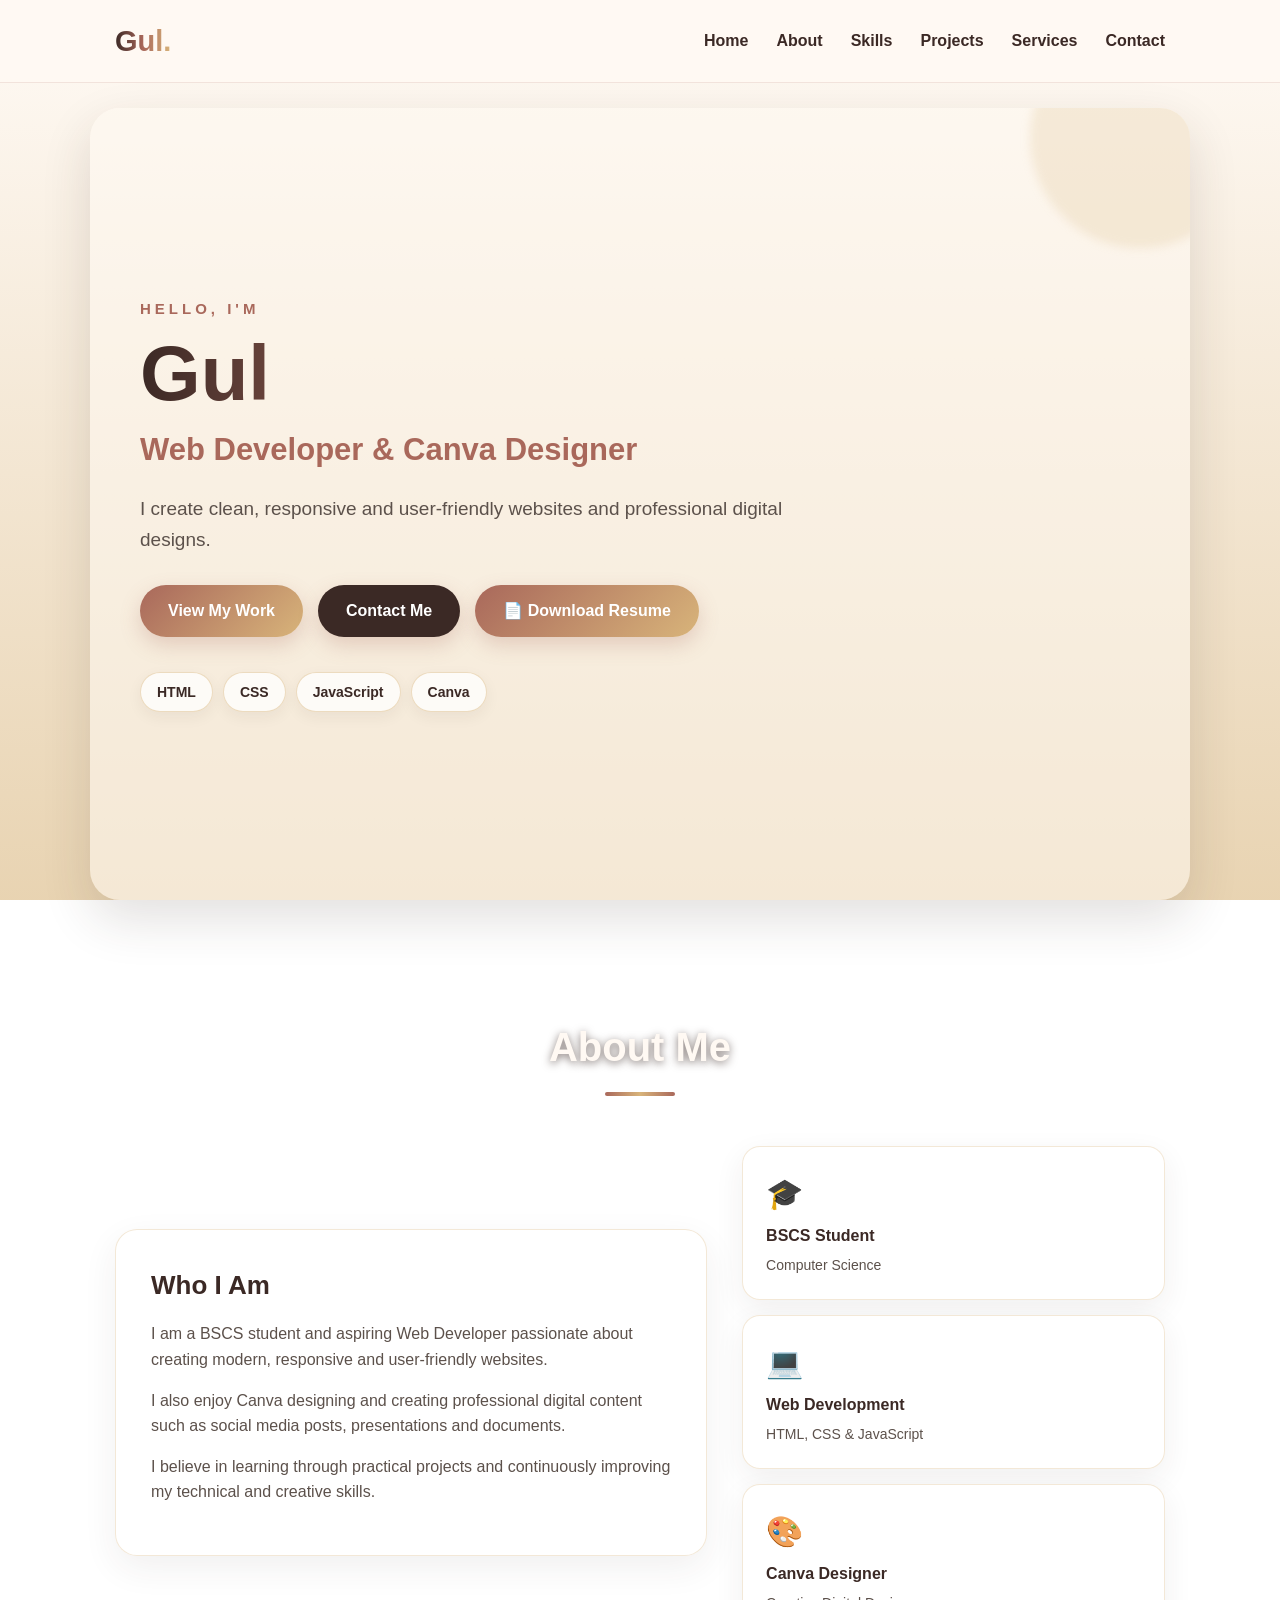
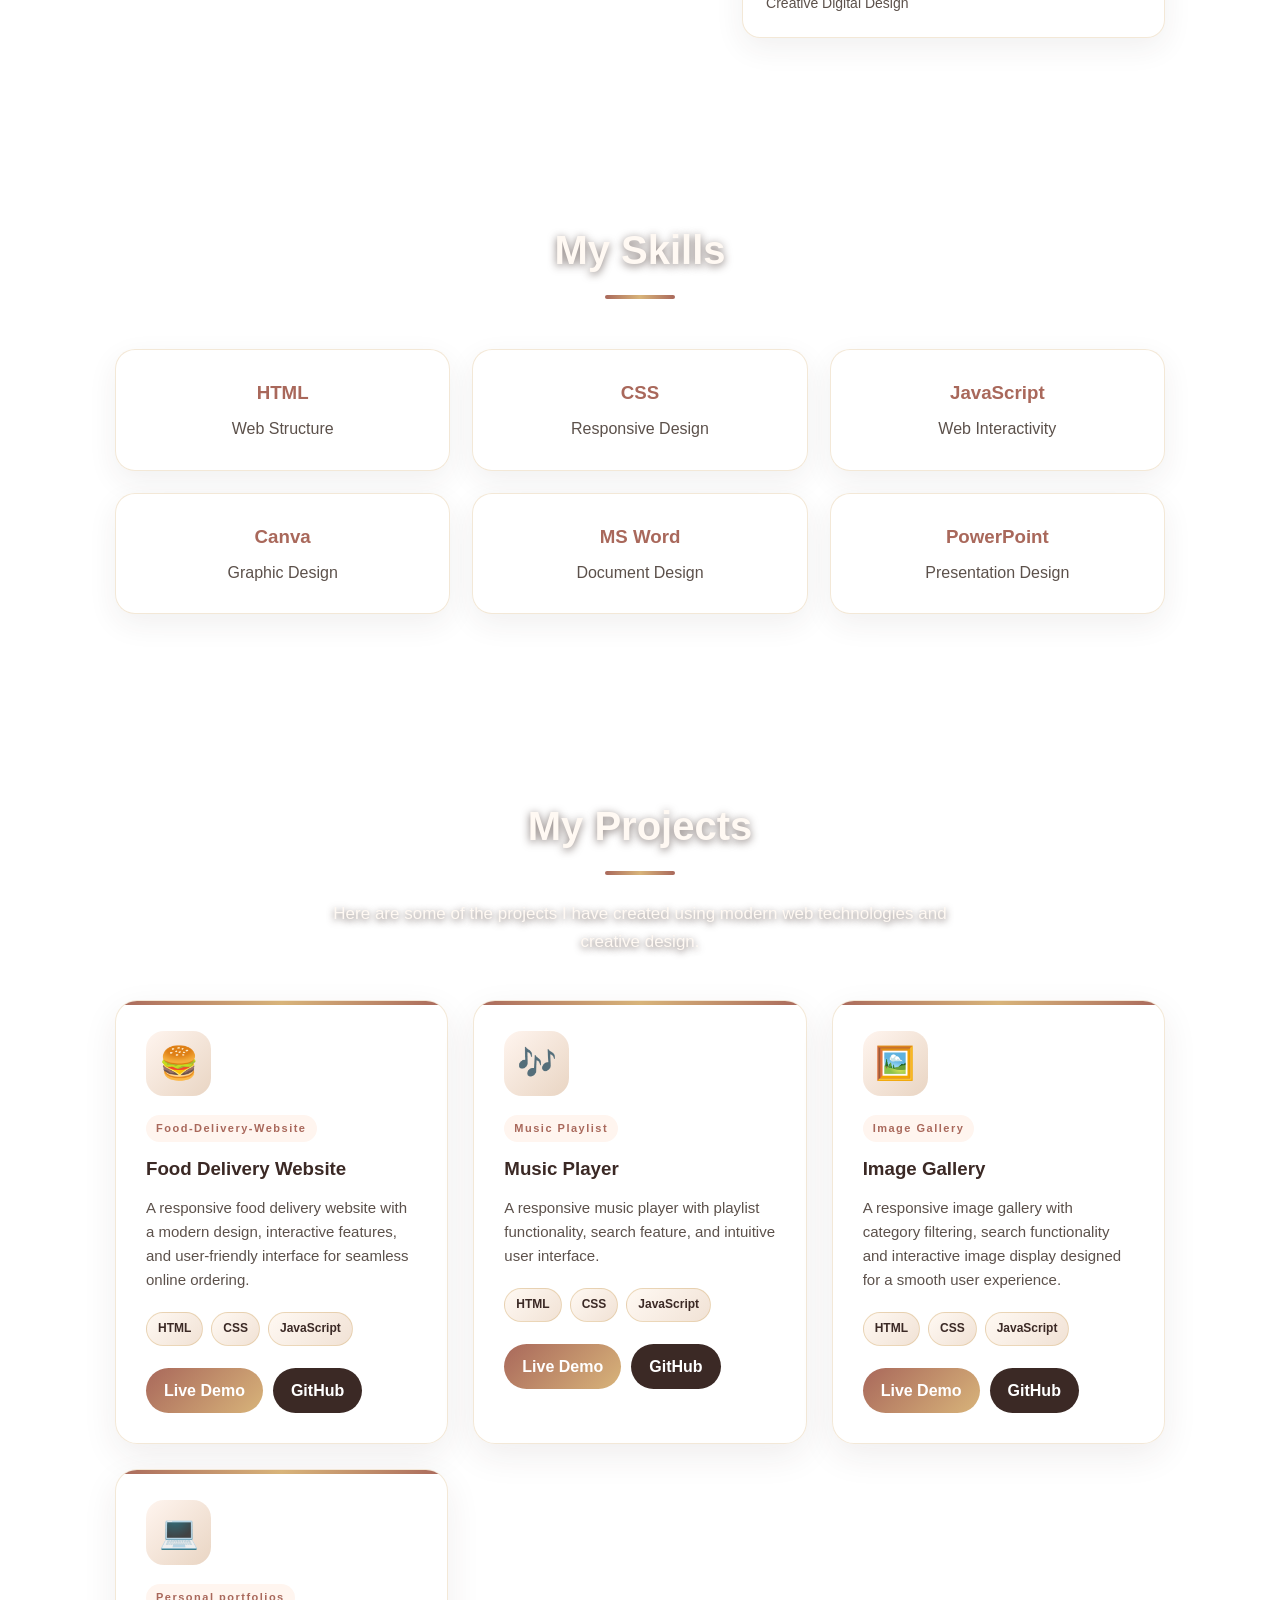
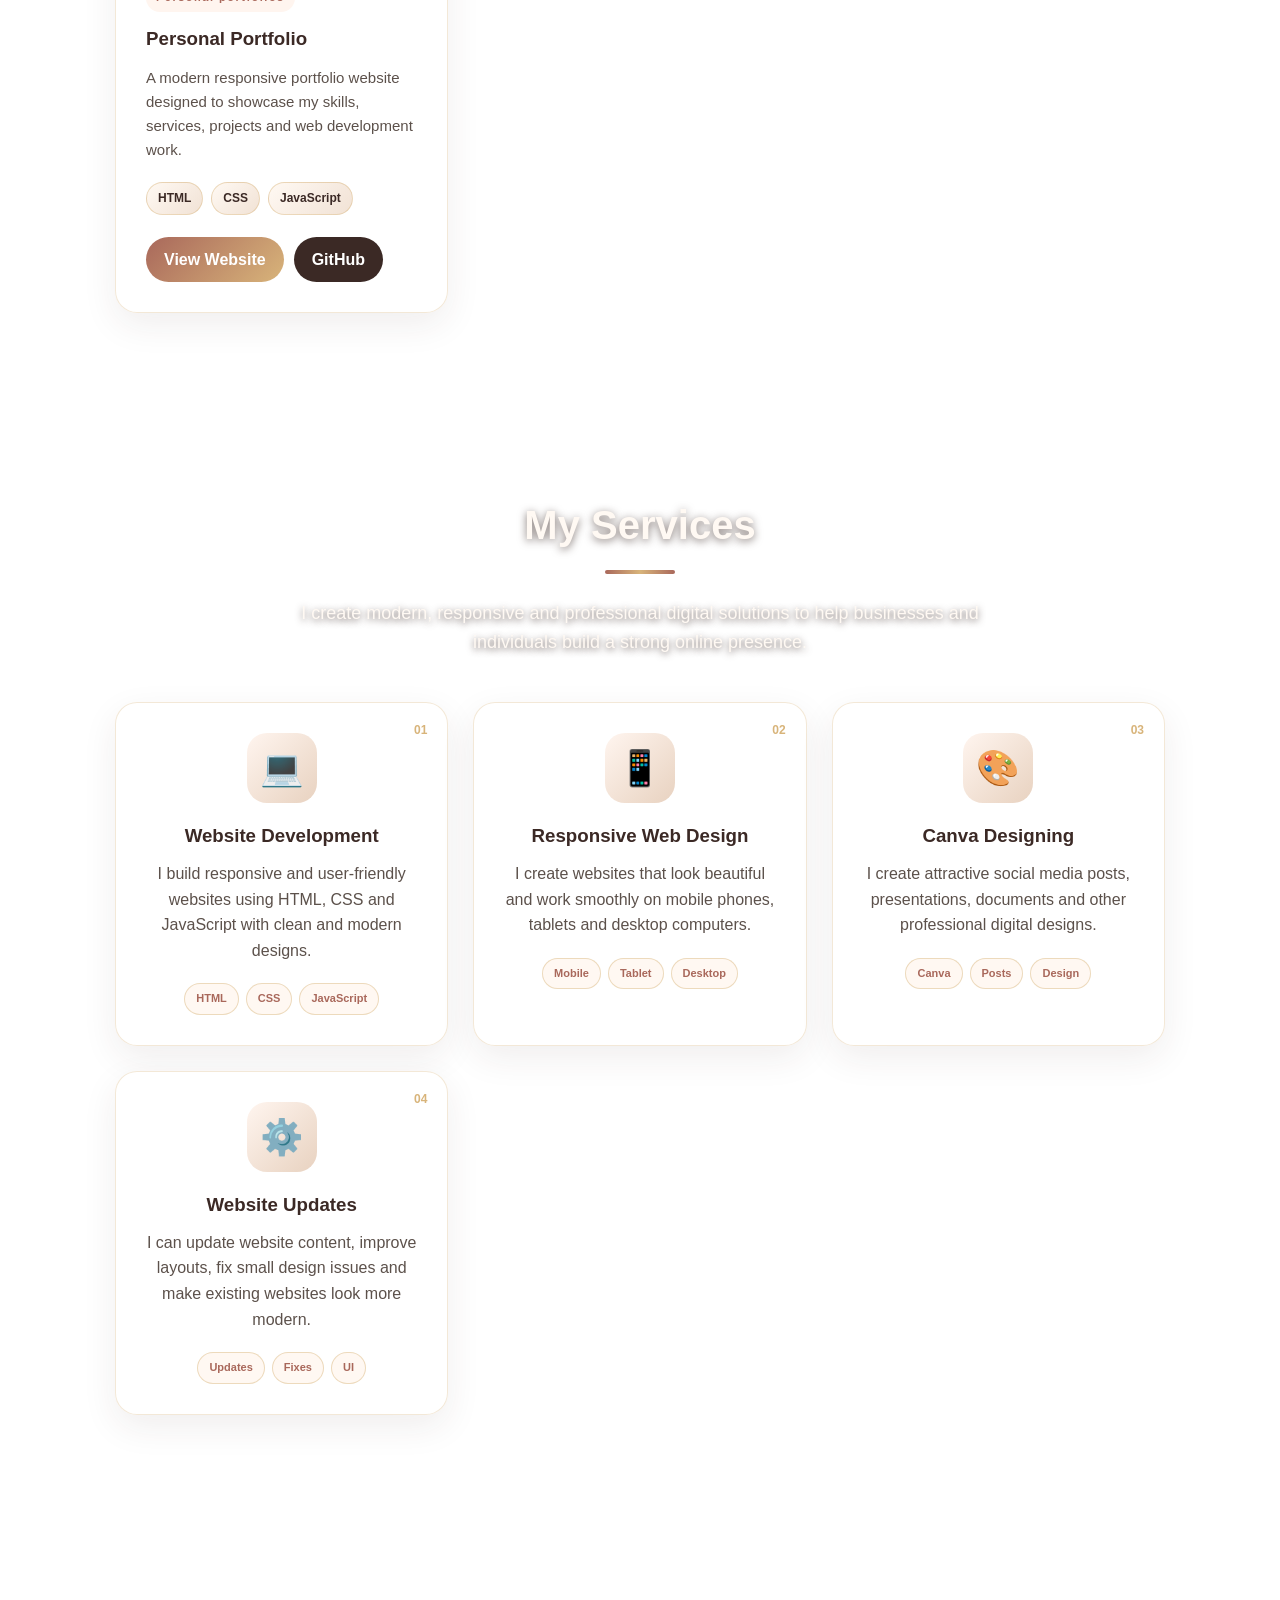
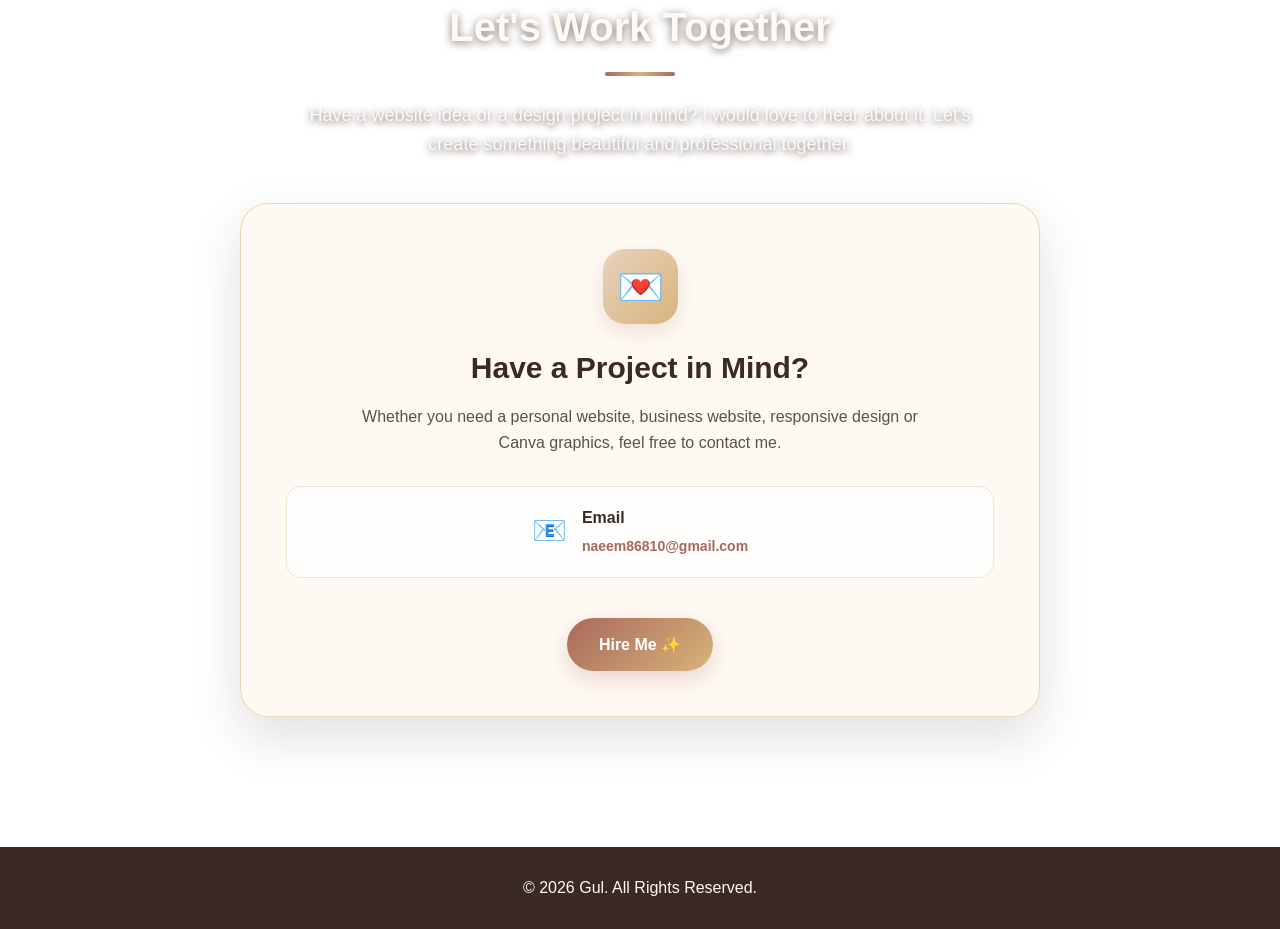
==== index.html @ 34f88484 "Initial commit: portfolio" ====
<!DOCTYPE html>
<html lang="en">
<head>
    <meta charset="UTF-8">
    <meta name="viewport" content="width=device-width, initial-scale=1.0">

    <title>Gul | Web Developer & Canva Designer</title>

    <link rel="stylesheet" href="style.css">
</head>

<body>

<!-- =========================
     NAVIGATION
========================= -->

<header>
    <nav class="navbar">

        <div class="logo">Gul.</div>

        <ul class="nav-links">
            <li><a href="#home">Home</a></li>
            <li><a href="#about">About</a></li>
            <li><a href="#skills">Skills</a></li>
            <li><a href="#projects">Projects</a></li>
            <li><a href="#services">Services</a></li>
            <li><a href="#contact">Contact</a></li>
        </ul>

    </nav>
</header>


<!-- =========================
     HOME
========================= -->

<section id="home" class="hero">

    <div class="hero-text">

        <p class="hello">HELLO, I'M</p>

        <h1>Gul</h1>

        <h2>Web Developer & Canva Designer</h2>

        <p class="hero-description">
            I create clean, responsive and user-friendly websites
            and professional digital designs.
        </p>

        <div class="buttons">

            <a href="#projects" class="btn">
                View My Work
            </a>

            <a href="#contact" class="btn secondary">
                Contact Me
            </a>

            <a href="" download class="btn resume-btn">
                📄 Download Resume
            </a>

        </div>

        <div class="hero-skills">
            <span>HTML</span>
            <span>CSS</span>
            <span>JavaScript</span>
            <span>Canva</span>
        </div>

    </div>

</section>


<!-- =========================
     ABOUT
========================= -->

<section id="about" class="section reveal">

    <h2 class="section-title">About Me</h2>

    <div class="about-box">

        <div class="about-text">

            <h3>Who I Am</h3>

            <p>
                I am a BSCS student and aspiring Web Developer
                passionate about creating modern, responsive and
                user-friendly websites.
            </p>

            <p>
                I also enjoy Canva designing and creating
                professional digital content such as social media
                posts, presentations and documents.
            </p>

            <p>
                I believe in learning through practical projects
                and continuously improving my technical and
                creative skills.
            </p>

        </div>


        <div class="about-highlights">

            <div class="highlight">
                <h3>🎓</h3>
                <h4>BSCS Student</h4>
                <p>Computer Science</p>
            </div>

            <div class="highlight">
                <h3>💻</h3>
                <h4>Web Development</h4>
                <p>HTML, CSS & JavaScript</p>
            </div>

            <div class="highlight">
                <h3>🎨</h3>
                <h4>Canva Designer</h4>
                <p>Creative Digital Design</p>
            </div>

        </div>

    </div>

</section>


<!-- =========================
     SKILLS
========================= -->

<section id="skills" class="section reveal">

    <h2 class="section-title">My Skills</h2>

    <div class="skills-container">

        <div class="skill">
            <h3>HTML</h3>
            <p>Web Structure</p>
        </div>

        <div class="skill">
            <h3>CSS</h3>
            <p>Responsive Design</p>
        </div>

        <div class="skill">
            <h3>JavaScript</h3>
            <p>Web Interactivity</p>
        </div>

        <div class="skill">
            <h3>Canva</h3>
            <p>Graphic Design</p>
        </div>

        <div class="skill">
            <h3>MS Word</h3>
            <p>Document Design</p>
        </div>

        <div class="skill">
            <h3>PowerPoint</h3>
            <p>Presentation Design</p>
        </div>

    </div>

</section>


<!-- =========================
     PROJECTS
========================= -->

<section id="projects" class="section reveal">

    <h2 class="section-title">My Projects</h2>

    <p class="projects-intro">
        Here are some of the projects I have created using modern
        web technologies and creative design.
    </p>

    <div class="projects-container">
        <div class="project-card">
            <div class="project-icon">🍔</div>
            <span class="project-type">Food-Delivery-Website</span>
            <h3>Food Delivery Website</h3>
            <p>
                A responsive food delivery website with a modern
                design, interactive features, and user-friendly
                interface for seamless online ordering.
            </p>
            <div class="tech-tags">
                <span>HTML</span>
                <span>CSS</span>
                <span>JavaScript</span>
            </div>

            <div class="project-buttons"> 
                
                <a
                    href="https://naeem86810-cmd.github.io/Food-Delivery-Website/"
                    target="_blank"
                    class="project-btn">
                    Live Demo
                </a>

                <a
                    href="https://github.com/naeem86810-cmd/Food-Delivery-Website"
                    target="_blank"
                    class="project-btn github-btn">
                    GitHub
                </a>
            </div>
        </div>


        <!-- MUSIC PLAYER -->

        <div class="project-card">

            <div class="project-icon">🎶</div>

            <span class="project-type">Music Playlist</span>

            <h3>Music Player</h3>

            <p>
                A responsive music player with playlist functionality,
                search feature, and intuitive user interface.
            </p>

            <div class="tech-tags">
                <span>HTML</span>
                <span>CSS</span>
                <span>JavaScript</span>
            </div>

            <div class="project-buttons">

                <a
                    href="https://naeem86810-cmd.github.io/CodeAlpha_MusicPlayer/"
                    target="_blank"
                    class="project-btn">
                    Live Demo
                </a>

                <a
                    href="https://github.com/naeem86810-cmd/CodeAlpha_MusicPlayer"
                    target="_blank"
                    class="project-btn github-btn">
                    GitHub
                </a>

            </div>

        </div>


        <!-- IMAGE GALLERY -->

        <div class="project-card">

            <div class="project-icon">🖼️</div>

            <span class="project-type">Image Gallery </span>

            <h3>Image Gallery</h3>

            <p>
                A responsive image gallery with category filtering,
                search functionality and interactive image display
                designed for a smooth user experience.
            </p>

            <div class="tech-tags">
                <span>HTML</span>
                <span>CSS</span>
                <span>JavaScript</span>
            </div>

            <div class="project-buttons">

                <a
                    href="https://naeem86810-cmd.github.io/CodeAlpha_ImageGallery/"
                    target="_blank"
                    class="project-btn">
                    Live Demo
                </a>

                <a
                    href="https://github.com/naeem86810-cmd/CodeAlpha_ImageGallery"
                    target="_blank"
                    class="project-btn github-btn">
                    GitHub
                </a>

            </div>

        </div>


        <!-- PERSONAL PORTFOLIO -->

        <div class="project-card">

            <div class="project-icon">💻</div>

            <span class="project-type">Personal portfolios</span>

            <h3>Personal Portfolio</h3>

            <p>
                A modern responsive portfolio website designed to
                showcase my skills, services, projects and web
                development work.
            </p>

            <div class="tech-tags">
                <span>HTML</span>
                <span>CSS</span>
                <span>JavaScript</span>
            </div>

            <div class="project-buttons">

                <a href="#home" class="project-btn">
                    View Website
                </a>

                <a href="#" class="project-btn github-btn">
                    GitHub
                </a>

            </div>

        </div>

    </div>

</section>


<!-- =========================
     SERVICES
========================= -->

<section id="services" class="section reveal">

    <h2 class="section-title">My Services</h2>

    <p class="services-intro">
        I create modern, responsive and professional digital
        solutions to help businesses and individuals build
        a strong online presence.
    </p>

    <div class="services-container">


        <div class="service-card">

            <div class="service-icon">💻</div>

            <span class="service-number">01</span>

            <h3>Website Development</h3>

            <p>
                I build responsive and user-friendly websites
                using HTML, CSS and JavaScript with clean
                and modern designs.
            </p>

            <div class="service-tags">
                <span>HTML</span>
                <span>CSS</span>
                <span>JavaScript</span>
            </div>

        </div>


        <div class="service-card">

            <div class="service-icon">📱</div>

            <span class="service-number">02</span>

            <h3>Responsive Web Design</h3>

            <p>
                I create websites that look beautiful and work
                smoothly on mobile phones, tablets and desktop
                computers.
            </p>

            <div class="service-tags">
                <span>Mobile</span>
                <span>Tablet</span>
                <span>Desktop</span>
            </div>

        </div>


        <div class="service-card">

            <div class="service-icon">🎨</div>

            <span class="service-number">03</span>

            <h3>Canva Designing</h3>

            <p>
                I create attractive social media posts,
                presentations, documents and other professional
                digital designs.
            </p>

            <div class="service-tags">
                <span>Canva</span>
                <span>Posts</span>
                <span>Design</span>
            </div>

        </div>


        <div class="service-card">

            <div class="service-icon">⚙️</div>

            <span class="service-number">04</span>

            <h3>Website Updates</h3>

            <p>
                I can update website content, improve layouts,
                fix small design issues and make existing
                websites look more modern.
            </p>

            <div class="service-tags">
                <span>Updates</span>
                <span>Fixes</span>
                <span>UI</span>
            </div>

        </div>

    </div>

</section>


<!-- =========================
     CONTACT
========================= -->

<section id="contact" class="section reveal">

    <h2 class="section-title">Let's Work Together</h2>

    <p class="contact-intro">
        Have a website idea or a design project in mind?
        I would love to hear about it. Let's create something
        beautiful and professional together.
    </p>

    <div class="contact-box">

        <div class="contact-icon">
            💌
        </div>

        <h3>Have a Project in Mind?</h3>

        <p>
            Whether you need a personal website, business website,
            responsive design or Canva graphics, feel free to contact me.
        </p>

        <div class="contact-details">

            <div class="contact-item">

                <span>📧</span>

                <div>

                    <strong>Email</strong>

                    <a href="mailto:naeem86810@gmail.com">
                        naeem86810@gmail.com
                    </a>

                </div>

            </div>

        </div>

        <a
            href="mailto:naeem86810@gmail.com"
            class="contact-btn">
            Hire Me ✨
        </a>

    </div>

</section>


<!-- =========================
     FOOTER
========================= -->

<footer>

    <p>
        © 2026 Gul. All Rights Reserved.
    </p>

</footer>


<script src="script.js"></script>

</body>
</html>
---- style.css ----
/* =========================================
   RESET & GLOBAL
========================================= */

* {
    margin: 0;
    padding: 0;
    box-sizing: border-box;
}

html {
    scroll-behavior: smooth;
}

body {
    font-family: Arial, sans-serif;

    background:
        linear-gradient(
            rgba(255, 249, 243, 0.78),
            rgba(216, 180, 122, 0.58)
        ),
        url("https://images.unsplash.com/photo-1760536928911-40831dacdbc3?auto=format&fit=crop&fm=jpg&q=85&w=2000");

    background-size: cover;
    background-position: center;
    background-attachment: fixed;
    background-repeat: no-repeat;

    color: #3B2925;
    line-height: 1.6;
}


/* =========================================
   NAVBAR
========================================= */

header {
    position: sticky;
    top: 0;
    z-index: 1000;

    background: rgba(255, 249, 243, 0.94);

    border-bottom: 1px solid rgba(169, 104, 91, 0.15);

    backdrop-filter: blur(12px);
}

.navbar {
    max-width: 1100px;
    margin: auto;

    padding: 18px 25px;

    display: flex;
    justify-content: space-between;
    align-items: center;
}

.logo {
    font-size: 29px;
    font-weight: bold;

    background: linear-gradient(
        90deg,
        #3B2925,
        #A9685B,
        #D8B47A
    );

    background-clip: text;
    -webkit-background-clip: text;
    -webkit-text-fill-color: transparent;
}

.nav-links {
    display: flex;
    list-style: none;
    gap: 28px;
}

.nav-links a {
    text-decoration: none;
    color: #3B2925;
    font-weight: 600;
    transition: 0.3s;
}

.nav-links a:hover {
    color: #A9685B;
}


/* =========================================
   HERO
========================================= */

.hero {
    min-height: 88vh;
    max-width: 1100px;

    margin: 25px auto;
    padding: 80px 50px;

    display: flex;
    align-items: center;

    border-radius: 30px;

    background: rgba(255, 249, 243, 0.55);

    box-shadow:
        0 20px 50px rgba(59, 41, 37, 0.14);

    position: relative;
    overflow: hidden;
}

.hero::before {
    content: "";

    position: absolute;

    width: 220px;
    height: 220px;

    background: rgba(216, 180, 122, 0.20);

    border-radius: 50%;

    top: -80px;
    right: -60px;

    filter: blur(5px);
}

.hero-text {
    max-width: 750px;
    position: relative;
    z-index: 2;
}

.hello {
    color: #A9685B;

    font-size: 15px;
    font-weight: bold;

    letter-spacing: 4px;
    margin-bottom: 10px;
}

.hero h1 {
    font-size: 78px;
    line-height: 1.1;
    margin: 0;

    background: linear-gradient(
        90deg,
        #3B2925,
        #A9685B,
        #D8B47A
    );

    background-clip: text;
    -webkit-background-clip: text;
    -webkit-text-fill-color: transparent;
}

.hero h2 {
    font-size: 31px;
    margin: 8px 0 20px;
    color: #A9685B;
}

.hero-description {
    max-width: 650px;
    color: #5C514B;
    font-size: 19px;
}


/* =========================================
   BUTTONS
========================================= */

.buttons {
    margin-top: 30px;

    display: flex;
    gap: 15px;

    flex-wrap: wrap;
}

.btn {
    display: inline-block;

    padding: 13px 28px;

    background: linear-gradient(
        135deg,
        #A9685B,
        #D8B47A
    );

    color: white !important;

    text-decoration: none;

    border-radius: 30px;

    font-weight: bold;

    box-shadow:
        0 8px 20px rgba(169, 104, 91, 0.25);

    transition: 0.3s;
}

.btn:hover {
    transform: translateY(-5px) scale(1.03);

    box-shadow:
        0 12px 28px rgba(216, 180, 122, 0.35);
}

.btn.secondary {
    background: #3B2925;
}

.btn.secondary:hover {
    background: #A9685B;
}


/* =========================================
   HERO SKILLS
========================================= */

.hero-skills {
    display: flex;

    gap: 10px;
    margin-top: 35px;

    flex-wrap: wrap;
}

.hero-skills span {
    padding: 8px 16px;

    background: rgba(255, 255, 255, 0.78);

    border: 1px solid rgba(216, 180, 122, 0.45);

    border-radius: 30px;

    font-size: 14px;
    font-weight: bold;

    color: #3B2925;

    box-shadow:
        0 5px 15px rgba(59, 41, 37, 0.06);
}


/* =========================================
   GENERAL SECTIONS
========================================= */

.section {
    max-width: 1100px;

    margin: auto;
    padding: 90px 25px;
}

.section-title {
    text-align: center;

    font-size: 40px;

    color: #FFF9F3;

    margin-bottom: 50px;

    text-shadow:
        0 2px 8px rgba(59, 41, 37, 0.65);
}

.section-title::after {
    content: "";

    display: block;

    width: 70px;
    height: 4px;

    margin: 13px auto 0;

    border-radius: 10px;

    background: linear-gradient(
        90deg,
        #A9685B,
        #D8B47A,
        #A9685B
    );
}


/* =========================================
   ABOUT
========================================= */

.about-box {
    display: grid;

    grid-template-columns: 1.4fr 1fr;

    gap: 35px;

    align-items: center;
}

.about-text {
    background: rgba(255, 255, 255, 0.86);

    padding: 35px;

    border-radius: 22px;

    border: 1px solid rgba(216, 180, 122, 0.30);

    box-shadow:
        0 12px 35px rgba(59, 41, 37, 0.07);
}

.about-text h3 {
    font-size: 26px;

    color: #3B2925;

    margin-bottom: 15px;
}

.about-text p {
    color: #5C514B;
    margin-bottom: 15px;
}

.about-highlights {
    display: grid;
    gap: 15px;
}

.highlight {
    background: rgba(255, 255, 255, 0.86);

    padding: 23px;

    border-radius: 18px;

    border: 1px solid rgba(216, 180, 122, 0.30);

    box-shadow:
        0 10px 30px rgba(59, 41, 37, 0.07);

    transition: 0.35s;
}

.highlight:hover {
    transform: translateY(-6px);

    border-color: #D8B47A;

    box-shadow:
        0 15px 35px rgba(169, 104, 91, 0.14);
}

.highlight h3 {
    font-size: 30px;
}

.highlight h4 {
    color: #3B2925;
    margin: 5px 0;
}

.highlight p {
    color: #5C514B;
    font-size: 14px;
}


/* =========================================
   SKILLS
========================================= */

.skills-container {
    display: grid;

    grid-template-columns: repeat(3, 1fr);

    gap: 22px;
}

.skill {
    background: rgba(255, 255, 255, 0.88);

    padding: 28px;

    border-radius: 20px;

    text-align: center;

    border: 1px solid rgba(216, 180, 122, 0.30);

    box-shadow:
        0 10px 30px rgba(59, 41, 37, 0.07);

    transition: 0.35s;
}

.skill:hover {
    transform: translateY(-8px);

    border-color: #D8B47A;

    box-shadow:
        0 18px 40px rgba(169, 104, 91, 0.15);
}

.skill h3 {
    color: #A9685B;
    margin-bottom: 8px;
}

.skill p {
    color: #5C514B;
}


/* =========================================
   PROJECTS
========================================= */

.projects-intro {
    max-width: 650px;

    margin: -25px auto 45px;

    text-align: center;

    color: #FFF9F3;

    font-size: 17px;

    text-shadow:
        0 2px 7px rgba(59, 41, 37, 0.75);
}

.projects-container {
    display: grid;

    grid-template-columns: repeat(3, 1fr);

    gap: 25px;
}

.project-card {
    position: relative;

    overflow: hidden;

    background: rgba(255, 255, 255, 0.90);

    padding: 30px;

    border-radius: 22px;

    border: 1px solid rgba(216, 180, 122, 0.30);

    box-shadow:
        0 12px 35px rgba(59, 41, 37, 0.08);

    transition: 0.35s;
}

.project-card::before {
    content: "";

    position: absolute;

    top: 0;
    left: 0;

    width: 100%;
    height: 4px;

    background: linear-gradient(
        90deg,
        #A9685B,
        #D8B47A,
        #A9685B
    );
}

.project-card:hover {
    transform: translateY(-10px);

    border-color: #D8B47A;

    box-shadow:
        0 20px 45px rgba(169, 104, 91, 0.17);
}

.project-icon {
    width: 65px;
    height: 65px;

    display: flex;

    align-items: center;
    justify-content: center;

    font-size: 32px;

    background: linear-gradient(
        135deg,
        #FFF5EF,
        #E9D5C3
    );

    border-radius: 18px;

    margin-bottom: 18px;
}

.project-type {
    display: inline-block;

    font-size: 11px;

    font-weight: bold;

    letter-spacing: 1.5px;

    color: #A9685B;

    background: #FFF5EF;

    padding: 5px 10px;

    border-radius: 20px;

    margin-bottom: 12px;
}

.project-card h3 {
    color: #3B2925;
    margin-bottom: 12px;
}

.project-card p {
    color: #5C514B;
    font-size: 15px;
}


/* =========================================
   TECHNOLOGY TAGS
========================================= */

.tech-tags {
    display: flex;

    flex-wrap: wrap;

    gap: 8px;

    margin-top: 20px;
}

.tech-tags span {
    font-size: 12px;

    font-weight: bold;

    color: #3B2925;

    background: linear-gradient(
        135deg,
        #FFF9F3,
        #F1E2D5
    );

    border: 1px solid rgba(216, 180, 122, 0.45);

    padding: 6px 11px;

    border-radius: 20px;
}


/* =========================================
   PROJECT BUTTONS
========================================= */

.project-buttons {
    display: flex;

    gap: 10px;

    margin-top: 22px;

    flex-wrap: wrap;
}

.project-btn {
    display: inline-block;

    padding: 10px 18px;

    background: linear-gradient(
        135deg,
        #A9685B,
        #D8B47A
    );

    color: white !important;

    text-decoration: none;

    border-radius: 25px;

    font-weight: bold;

    transition: 0.3s;
}

.project-btn:hover {
    transform: translateY(-3px);

    box-shadow:
        0 7px 18px rgba(169, 104, 91, 0.25);
}

.github-btn {
    background: #3B2925;
}

.github-btn:hover {
    background: #A9685B;
}


/* =========================================
   SERVICES
========================================= */

.services-intro {
    max-width: 750px;

    margin: -25px auto 45px;

    text-align: center;

    color: #FFF9F3;

    font-size: 18px;
    font-weight: 500;

    text-shadow:
        0 2px 7px rgba(59, 41, 37, 0.75);
}

.services-container {
    display: grid;

    grid-template-columns: repeat(3, 1fr);

    gap: 25px;
}

.service-card {
    position: relative;

    overflow: hidden;

    background: rgba(255, 255, 255, 0.90);

    padding: 30px;

    border-radius: 22px;

    border: 1px solid rgba(216, 180, 122, 0.30);

    text-align: center;

    box-shadow:
        0 12px 35px rgba(59, 41, 37, 0.08);

    transition: 0.35s;
}

.service-card:hover {
    transform: translateY(-9px);

    border-color: #D8B47A;

    box-shadow:
        0 18px 40px rgba(169, 104, 91, 0.15);
}

.service-icon {
    width: 70px;
    height: 70px;

    display: flex;

    align-items: center;
    justify-content: center;

    background: linear-gradient(
        135deg,
        #FFF5EF,
        #E8D2C0
    );

    border-radius: 20px;

    font-size: 35px;

    margin: 0 auto 18px;

    transition: 0.3s;
}

.service-card:hover .service-icon {
    transform: scale(1.08);

    background: linear-gradient(
        135deg,
        #E8D2C0,
        #D8B47A
    );
}

.service-number {
    position: absolute;

    top: 18px;
    right: 20px;

    font-size: 12px;

    font-weight: bold;

    color: #D8B47A;
}

.service-card h3 {
    color: #3B2925;
    margin-bottom: 10px;
}

.service-card p {
    color: #5C514B;
}

.service-tags {
    display: flex;

    justify-content: center;

    flex-wrap: wrap;

    gap: 7px;

    margin-top: 20px;
}

.service-tags span {
    padding: 6px 11px;

    border-radius: 20px;

    background: #FFF8F2;

    border: 1px solid rgba(216, 180, 122, 0.45);

    color: #A9685B;

    font-size: 11px;

    font-weight: bold;
}


/* =========================================
   CONTACT
========================================= */

.contact-intro {
    max-width: 700px;

    margin: -25px auto 45px;

    text-align: center;

    color: #FFF9F3;

    font-size: 18px;

    font-weight: 500;

    text-shadow:
        0 2px 7px rgba(59, 41, 37, 0.75);
}

.contact-box {
    max-width: 800px;

    margin: auto;

    padding: 45px;

    text-align: center;

    background: rgba(255, 249, 243, 0.91);

    border: 1px solid rgba(216, 180, 122, 0.50);

    border-radius: 28px;

    box-shadow:
        0 20px 50px rgba(59, 41, 37, 0.15);

    backdrop-filter: blur(8px);
}

.contact-icon {
    width: 75px;
    height: 75px;

    margin: 0 auto 20px;

    display: flex;

    align-items: center;
    justify-content: center;

    font-size: 38px;

    background: linear-gradient(
        135deg,
        #E8D2C0,
        #D8B47A
    );

    border-radius: 22px;

    box-shadow:
        0 8px 20px rgba(169, 104, 91, 0.18);
}

.contact-box h3 {
    font-size: 30px;

    color: #3B2925;

    margin-bottom: 12px;
}

.contact-box > p {
    max-width: 600px;

    margin: 0 auto 30px;

    color: #5C514B;
}

.contact-details {
    display: grid;

    grid-template-columns: 1fr;

    gap: 15px;

    margin: 30px 0;
}

.contact-item {
    display: flex;

    align-items: center;

    justify-content: center;

    gap: 15px;

    text-align: left;

    padding: 18px;

    background: rgba(255, 255, 255, 0.75);

    border: 1px solid rgba(216, 180, 122, 0.35);

    border-radius: 15px;

    transition: 0.3s;
}

.contact-item:hover {
    transform: translateY(-4px);

    border-color: #D8B47A;
}

.contact-item > span {
    font-size: 28px;
}

.contact-item strong {
    display: block;

    color: #3B2925;

    margin-bottom: 3px;
}

.contact-item a {
    color: #A9685B;

    text-decoration: none;

    font-size: 14px;

    font-weight: 600;

    word-break: break-word;
}

.contact-item a:hover {
    color: #D8B47A;
}

.contact-btn {
    display: inline-block;

    padding: 14px 32px;

    margin-top: 10px;

    background: linear-gradient(
        135deg,
        #A9685B,
        #D8B47A
    );

    color: white !important;

    text-decoration: none;

    border-radius: 30px;

    font-weight: bold;

    box-shadow:
        0 8px 22px rgba(169, 104, 91, 0.25);

    transition: 0.3s;
}

.contact-btn:hover {
    transform: translateY(-4px);

    box-shadow:
        0 12px 30px rgba(216, 180, 122, 0.35);
}


/* =========================================
   SCROLL REVEAL ANIMATION
========================================= */

.reveal {
    opacity: 0;

    transform: translateY(35px);

    transition:
        opacity 0.8s ease,
        transform 0.8s ease;
}

.reveal.show {
    opacity: 1;

    transform: translateY(0);
}


/* =========================================
   FOOTER
========================================= */

footer {
    background: #3B2925;

    color: #FFF9F3;

    text-align: center;

    padding: 28px;

    margin-top: 40px;
}

footer p {
    color: #FFF9F3;
}


/* =========================================
   MOBILE
========================================= */

@media (max-width: 768px) {

    .navbar {
        padding: 15px 20px;
    }

    .nav-links {
        display: none;
    }

    .hero {
        min-height: 80vh;

        margin: 15px;

        padding: 60px 25px;

        border-radius: 22px;

        background-position: center;
    }

    .hero h1 {
        font-size: 55px;
    }

    .hero h2 {
        font-size: 24px;
    }

    .hero-description {
        font-size: 17px;
    }

    .buttons {
        flex-direction: column;

        align-items: flex-start;
    }

    .section {
        padding: 65px 20px;
    }

    .section-title {
        font-size: 32px;
    }

    .about-box {
        grid-template-columns: 1fr;
    }

    .skills-container {
        grid-template-columns: 1fr;
    }

    .projects-container {
        grid-template-columns: 1fr;
    }

    .services-container {
        grid-template-columns: 1fr;
    }

    .contact-box {
        padding: 32px 20px;
    }
}


/* =========================================
   SMALL MOBILE
========================================= */

@media (max-width: 480px) {

    .logo {
        font-size: 24px;
    }

    .hero {
        padding: 50px 20px;
    }

    .hero h1 {
        font-size: 45px;
    }

    .hero h2 {
        font-size: 21px;
    }

    .section-title {
        font-size: 29px;
    }

    .project-card,
    .service-card,
    .about-text {
        padding: 24px 20px;
    }
}
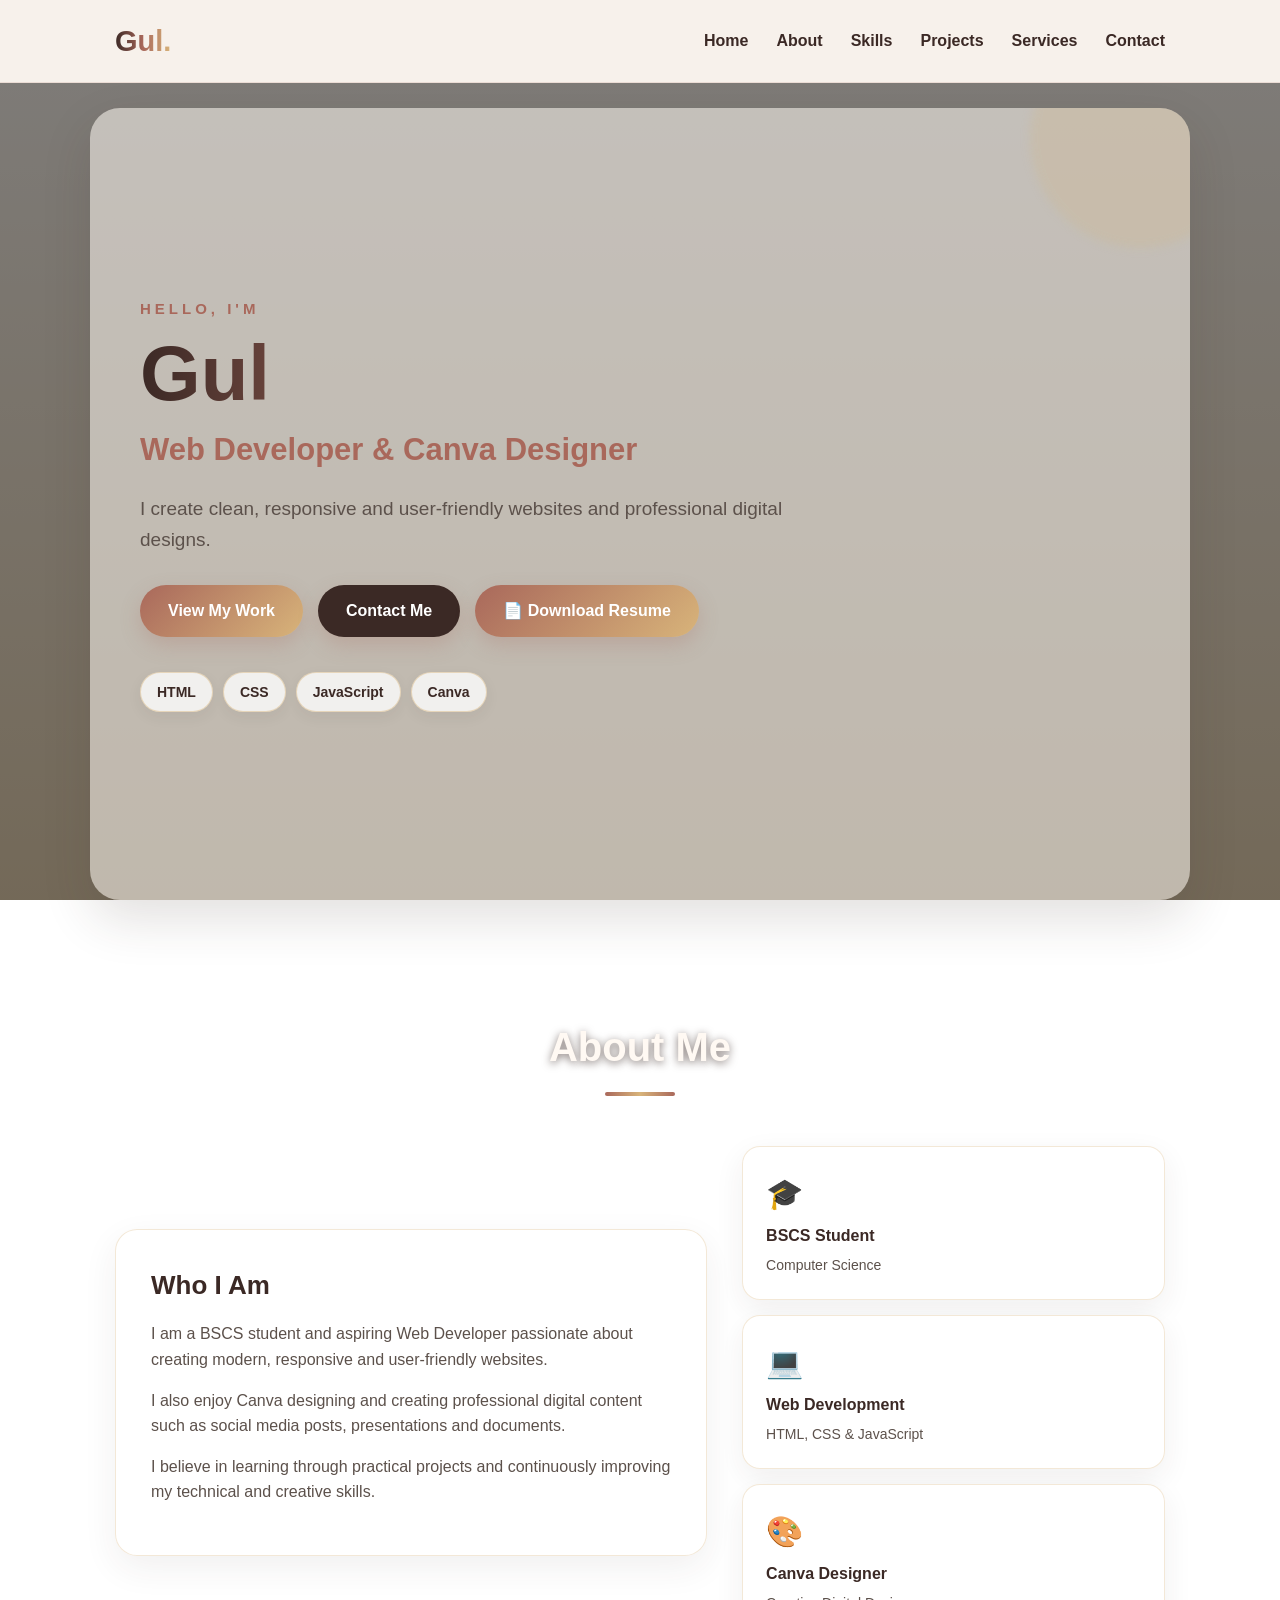
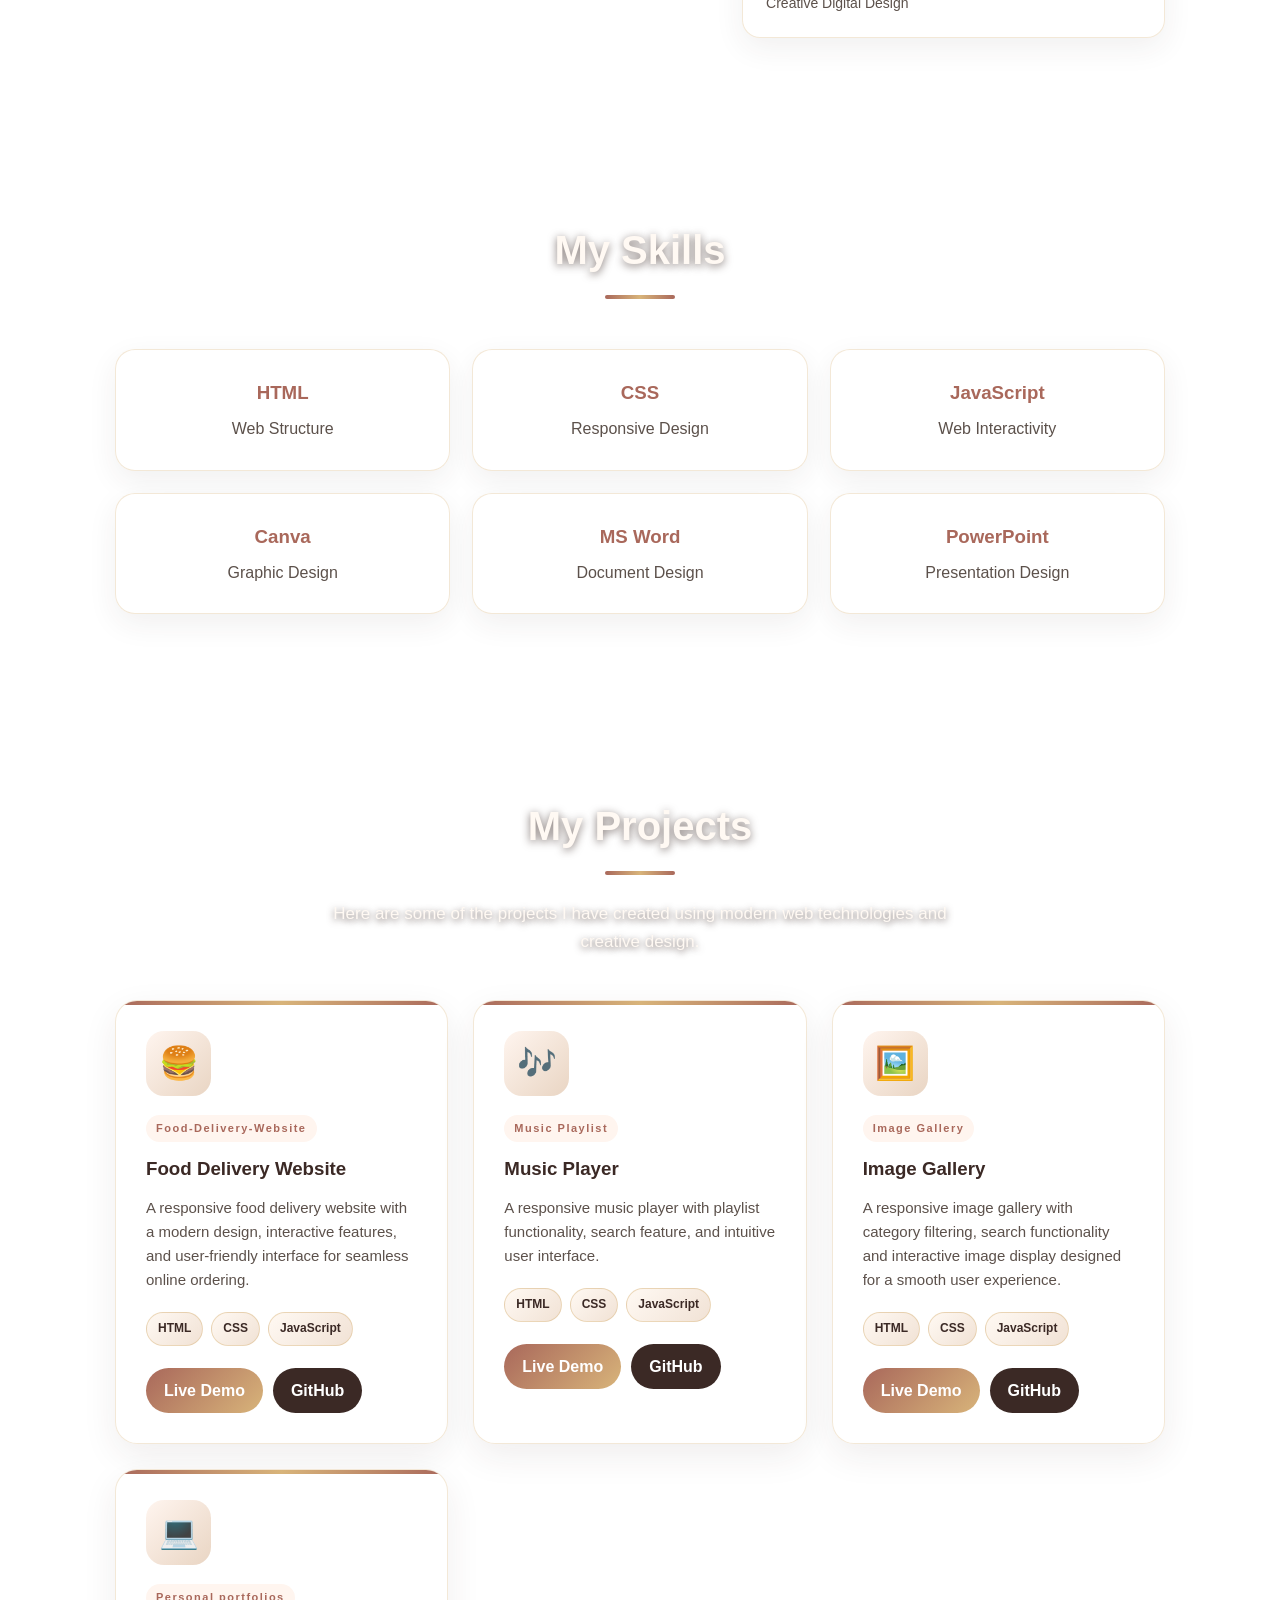
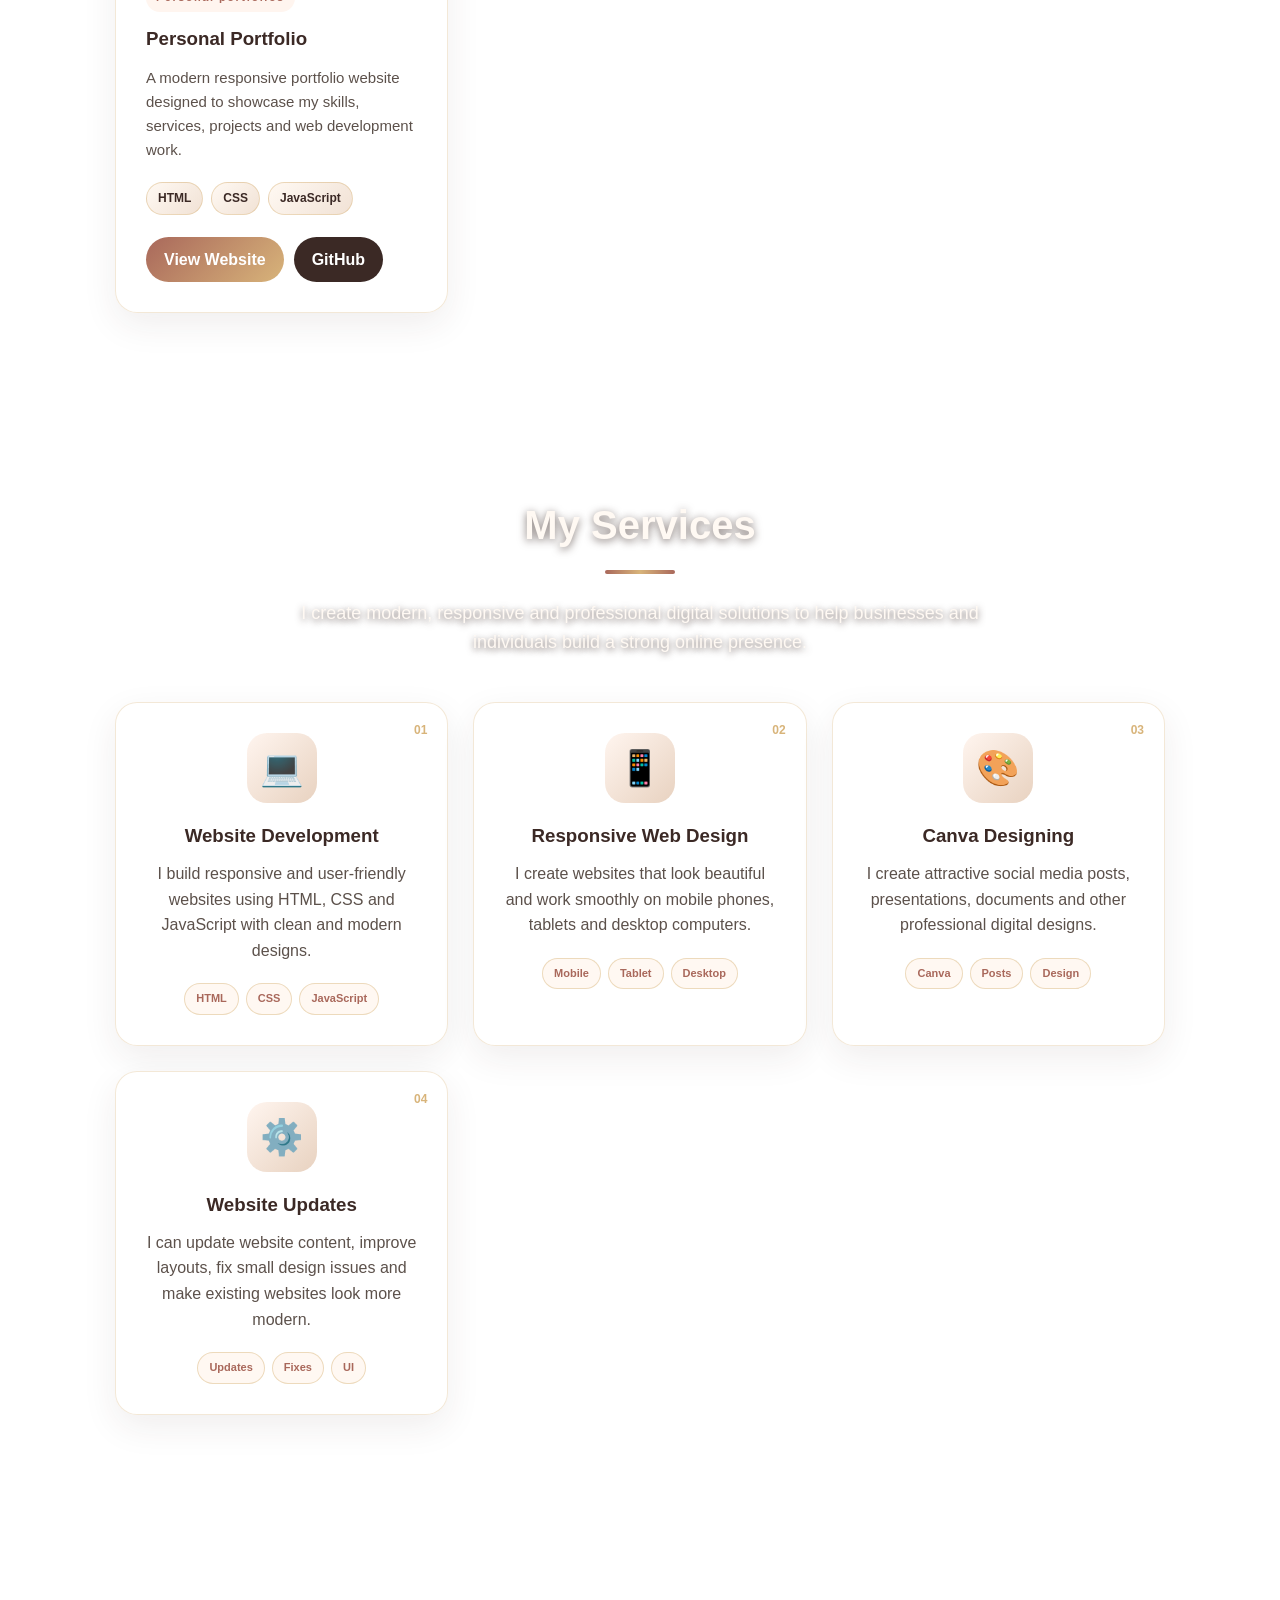
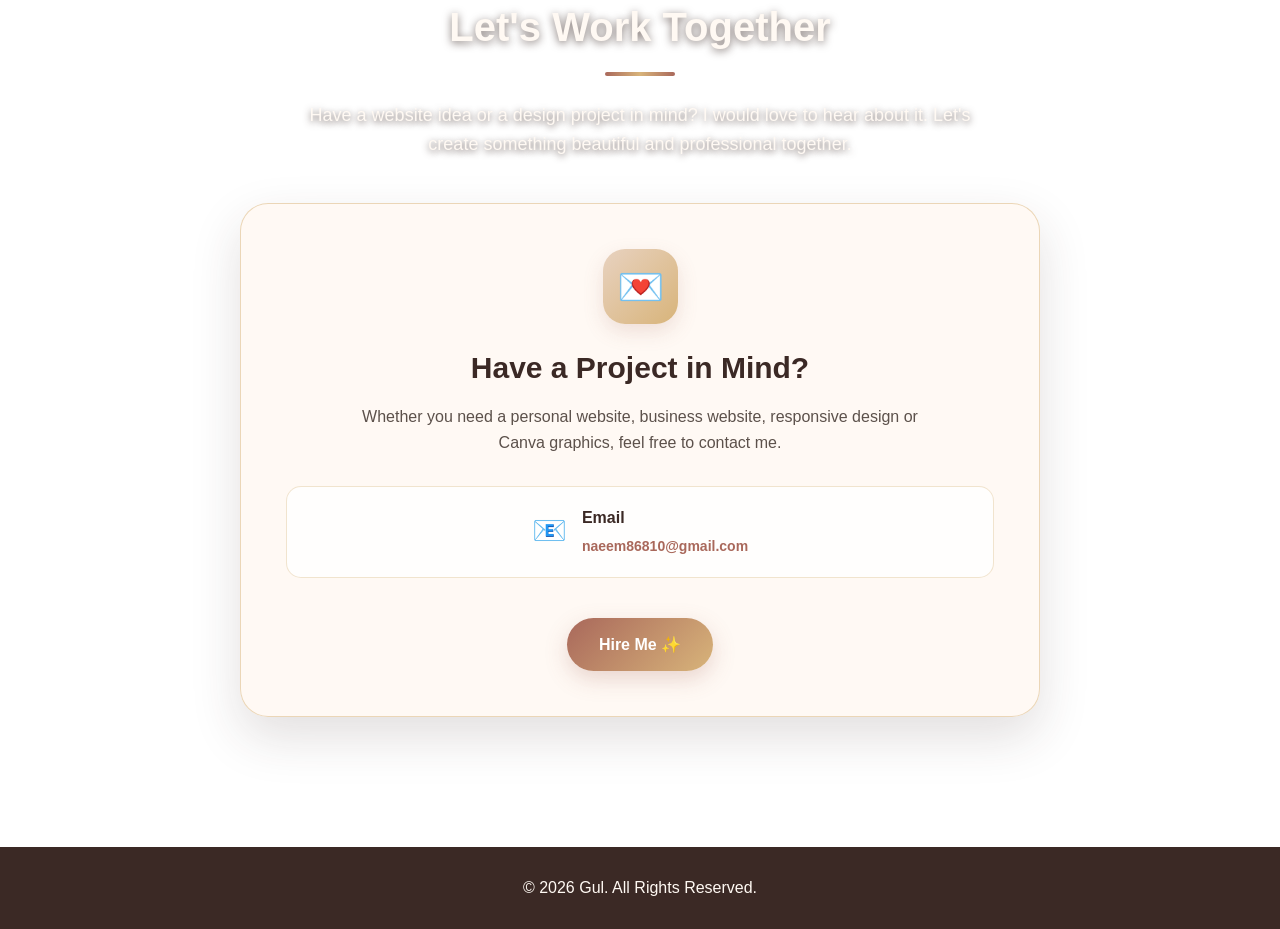
==== commit 9cf97318: "Add complete assignment to README" ====
--- a/index.html
+++ b/index.html
@@ -10,6 +10,10 @@
 </head>
 
 <body>
+<video class="bg-video" autoplay muted loop playsinline poster="portfolio-bg.png">
+  <source src="background.mp4" type="video/mp4">
+</video>
+<div class="video-overlay"></div>
 
 <!-- =========================
      NAVIGATION
--- a/style.css
+++ b/style.css
@@ -11,7 +11,23 @@
 html {
     scroll-behavior: smooth;
 }
-
+.bg-video {
+  position: fixed;
+  top: 0;
+  left: 0;
+  width: 100%;
+  height: 100%;
+  object-fit: cover;   /* fills the screen without stretching */
+  z-index: -2;
+}
+
+/* Dark layer so your text stays readable */
+.video-overlay {
+  position: fixed;
+  inset: 0;
+  background: rgba(0, 0, 0, 0.5);  /* change 0.5 to make it lighter/darker */
+  z-index: -1;
+}
 body {
     font-family: Arial, sans-serif;
 
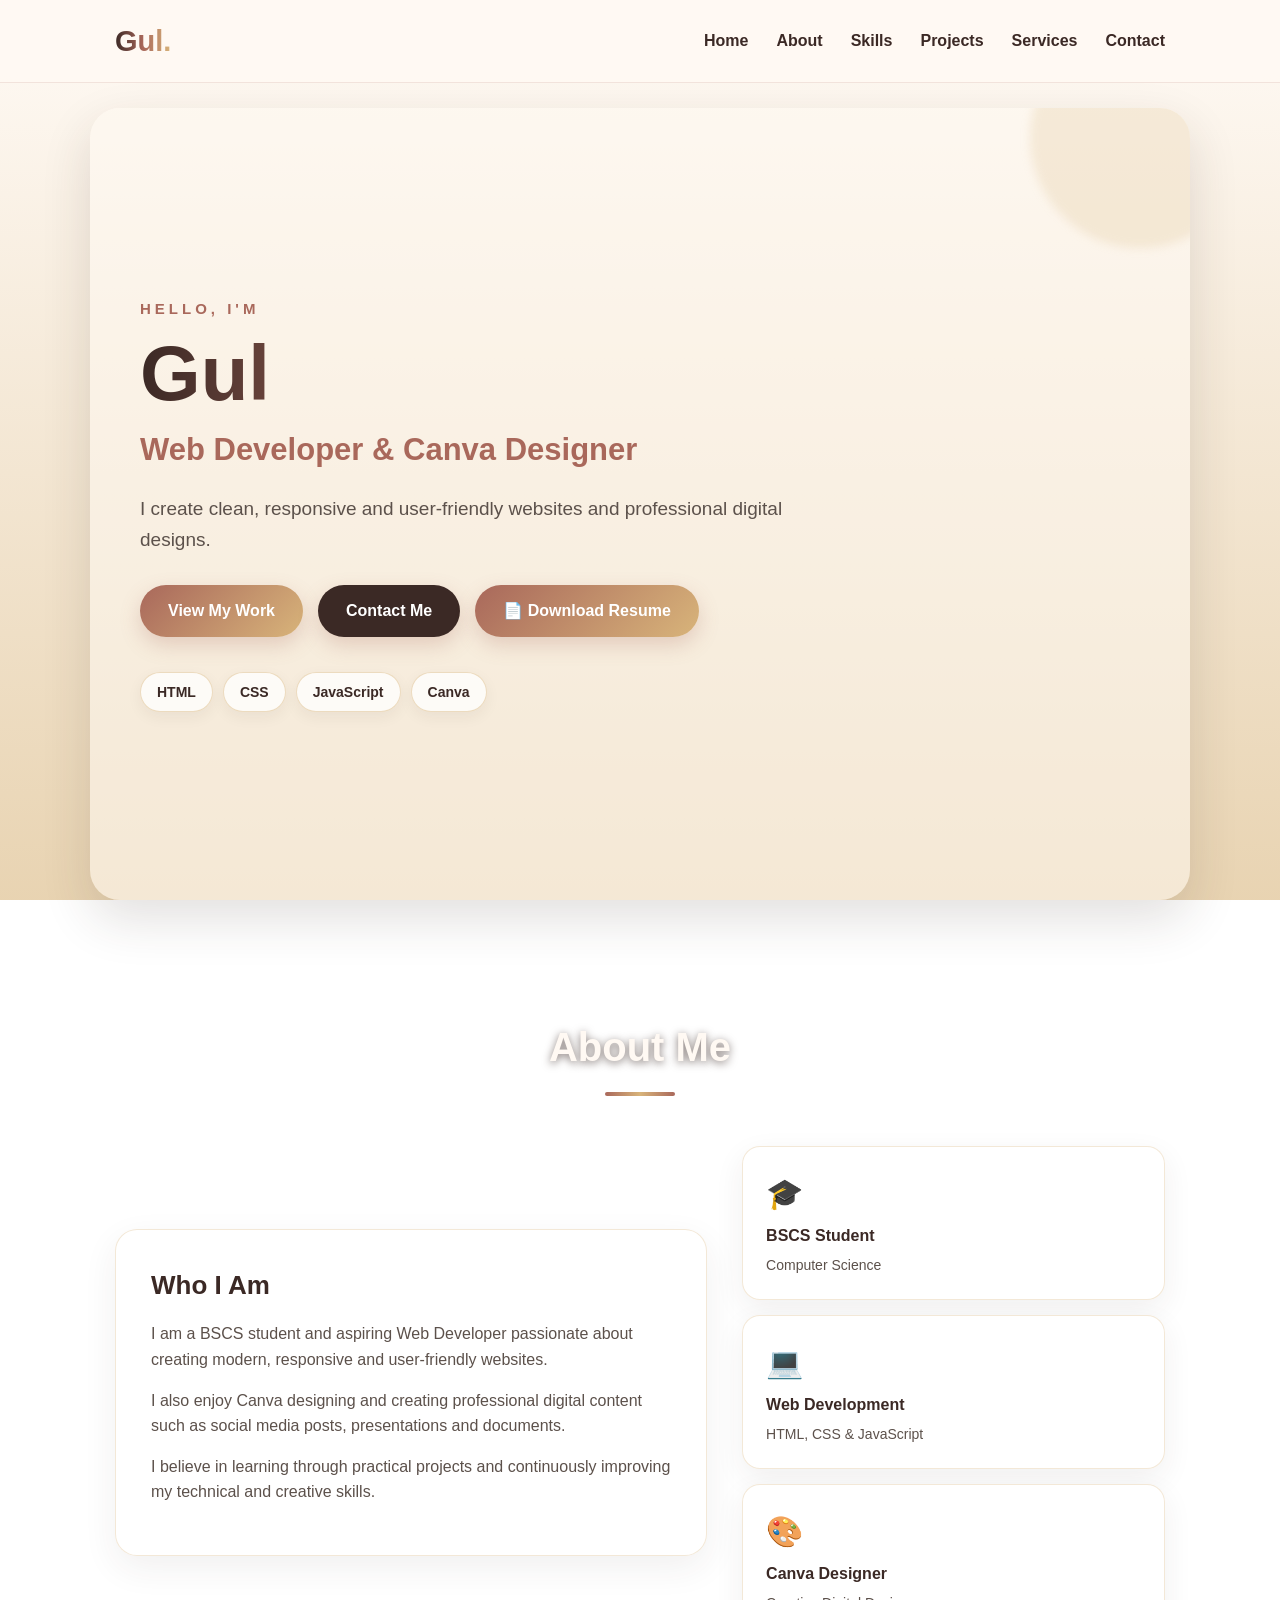
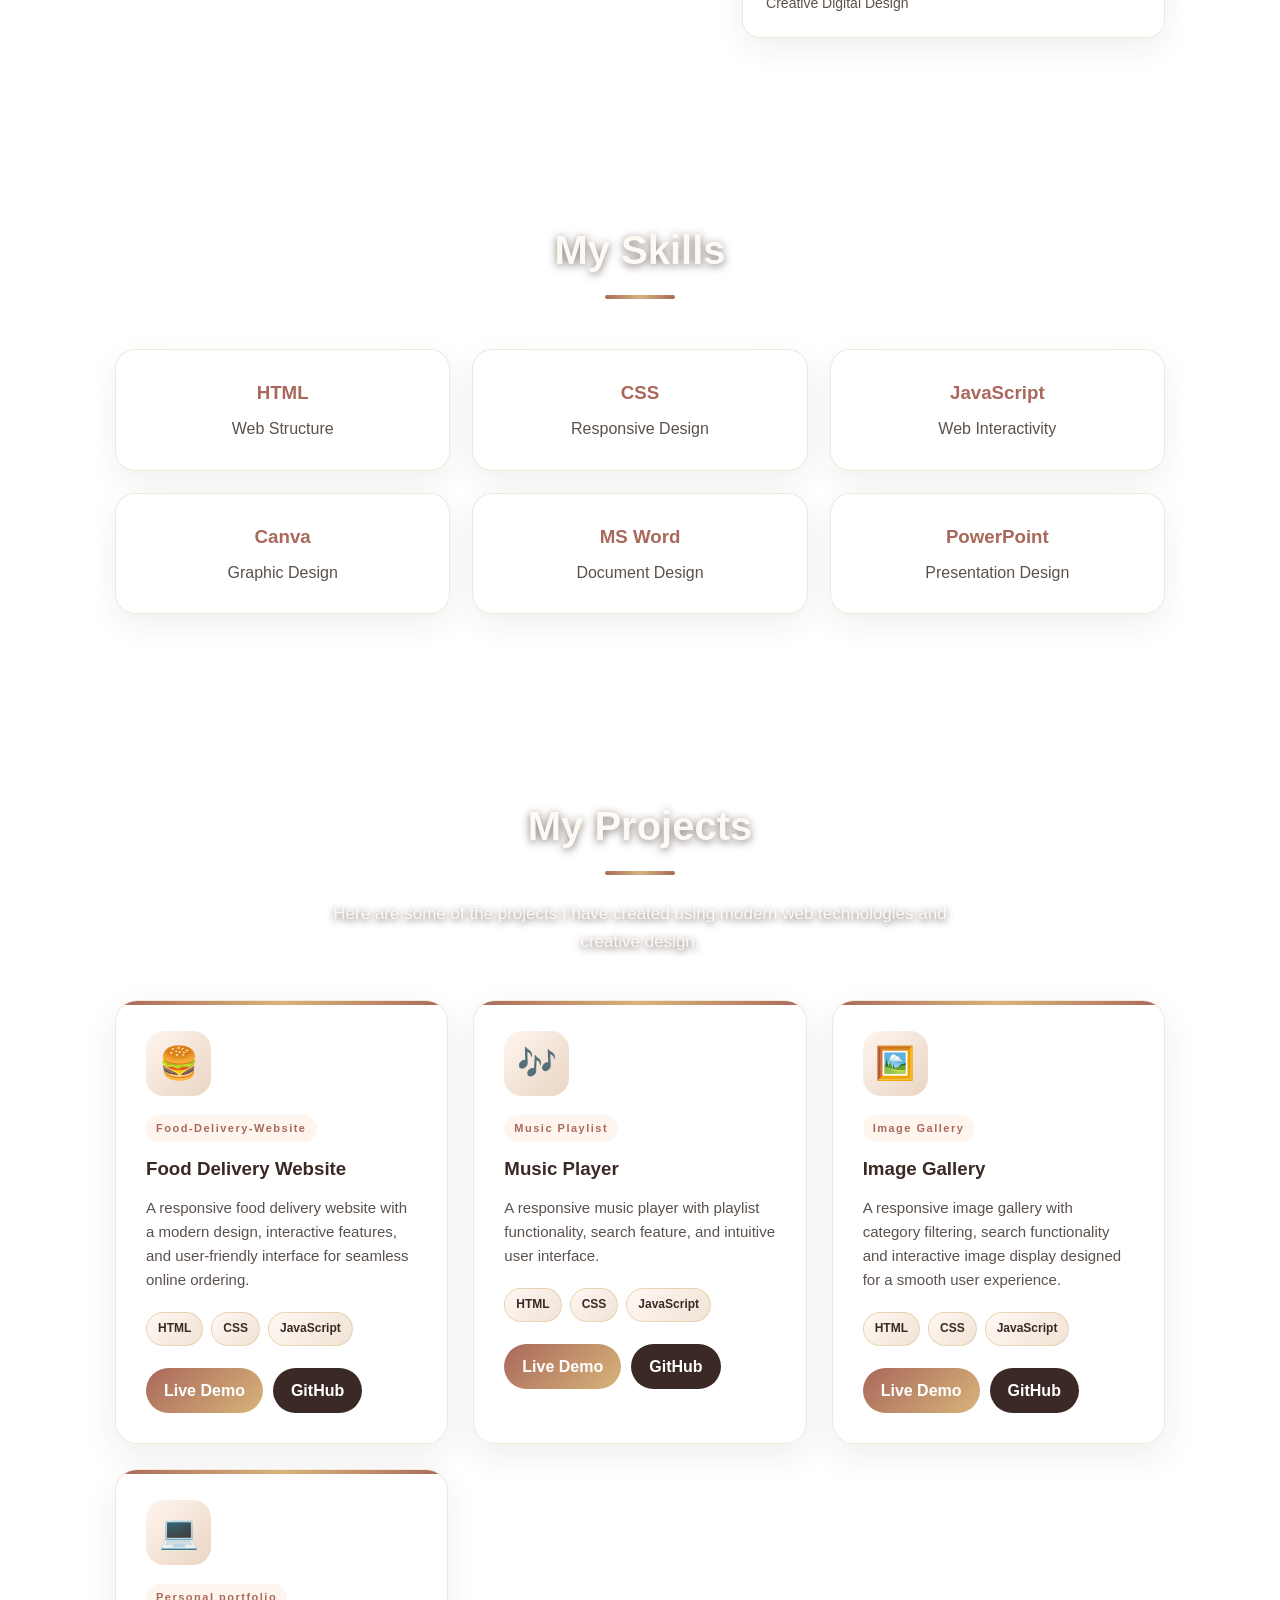
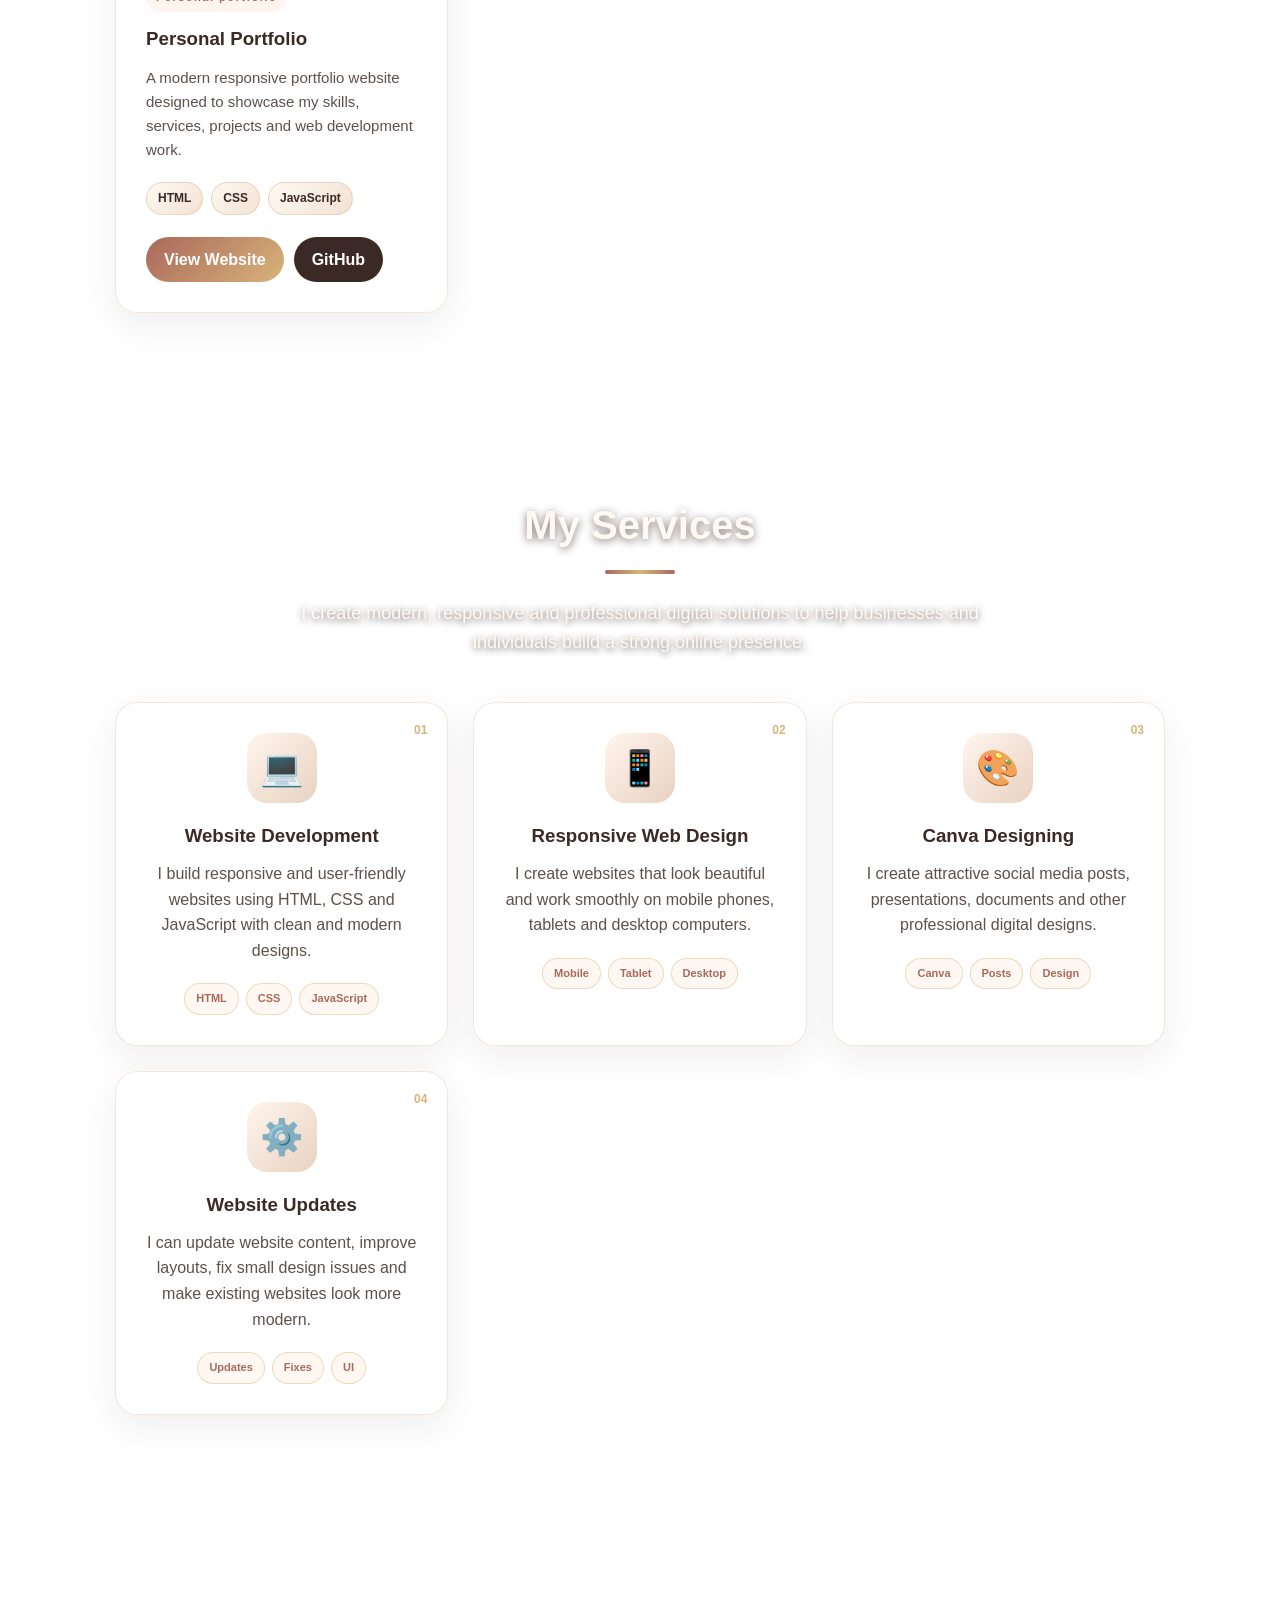
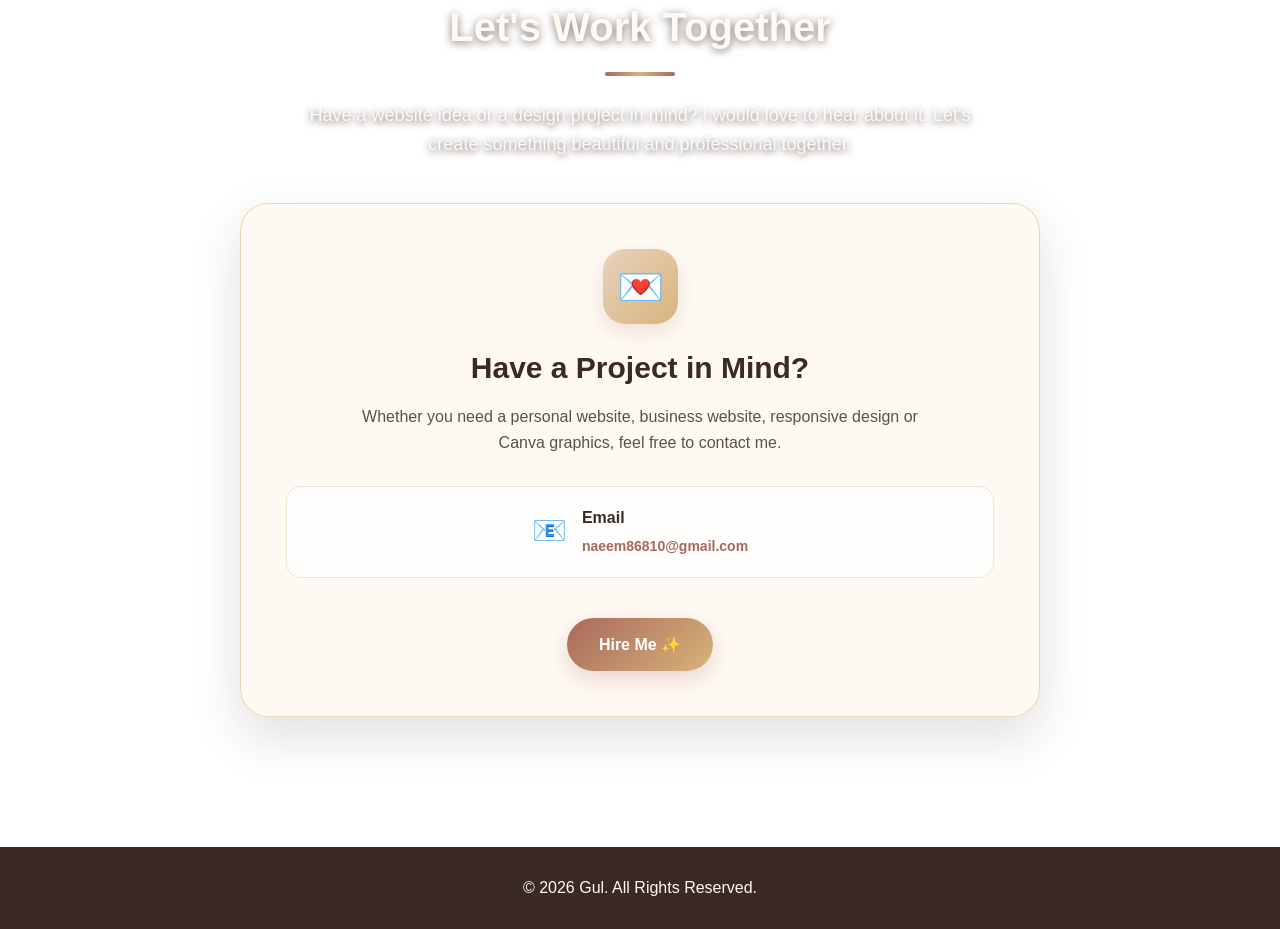
==== commit ccb7a6ab: "Update portfolio website" ====
--- a/index.html
+++ b/index.html
@@ -10,10 +10,6 @@
 </head>
 
 <body>
-<video class="bg-video" autoplay muted loop playsinline poster="portfolio-bg.png">
-  <source src="background.mp4" type="video/mp4">
-</video>
-<div class="video-overlay"></div>
 
 <!-- =========================
      NAVIGATION
@@ -330,7 +326,7 @@
 
             <div class="project-icon">💻</div>
 
-            <span class="project-type">Personal portfolios</span>
+            <span class="project-type">Personal portfolio</span>
 
             <h3>Personal Portfolio</h3>
 
--- a/style.css
+++ b/style.css
@@ -11,23 +11,7 @@
 html {
     scroll-behavior: smooth;
 }
-.bg-video {
-  position: fixed;
-  top: 0;
-  left: 0;
-  width: 100%;
-  height: 100%;
-  object-fit: cover;   /* fills the screen without stretching */
-  z-index: -2;
-}
-
-/* Dark layer so your text stays readable */
-.video-overlay {
-  position: fixed;
-  inset: 0;
-  background: rgba(0, 0, 0, 0.5);  /* change 0.5 to make it lighter/darker */
-  z-index: -1;
-}
+
 body {
     font-family: Arial, sans-serif;
 
